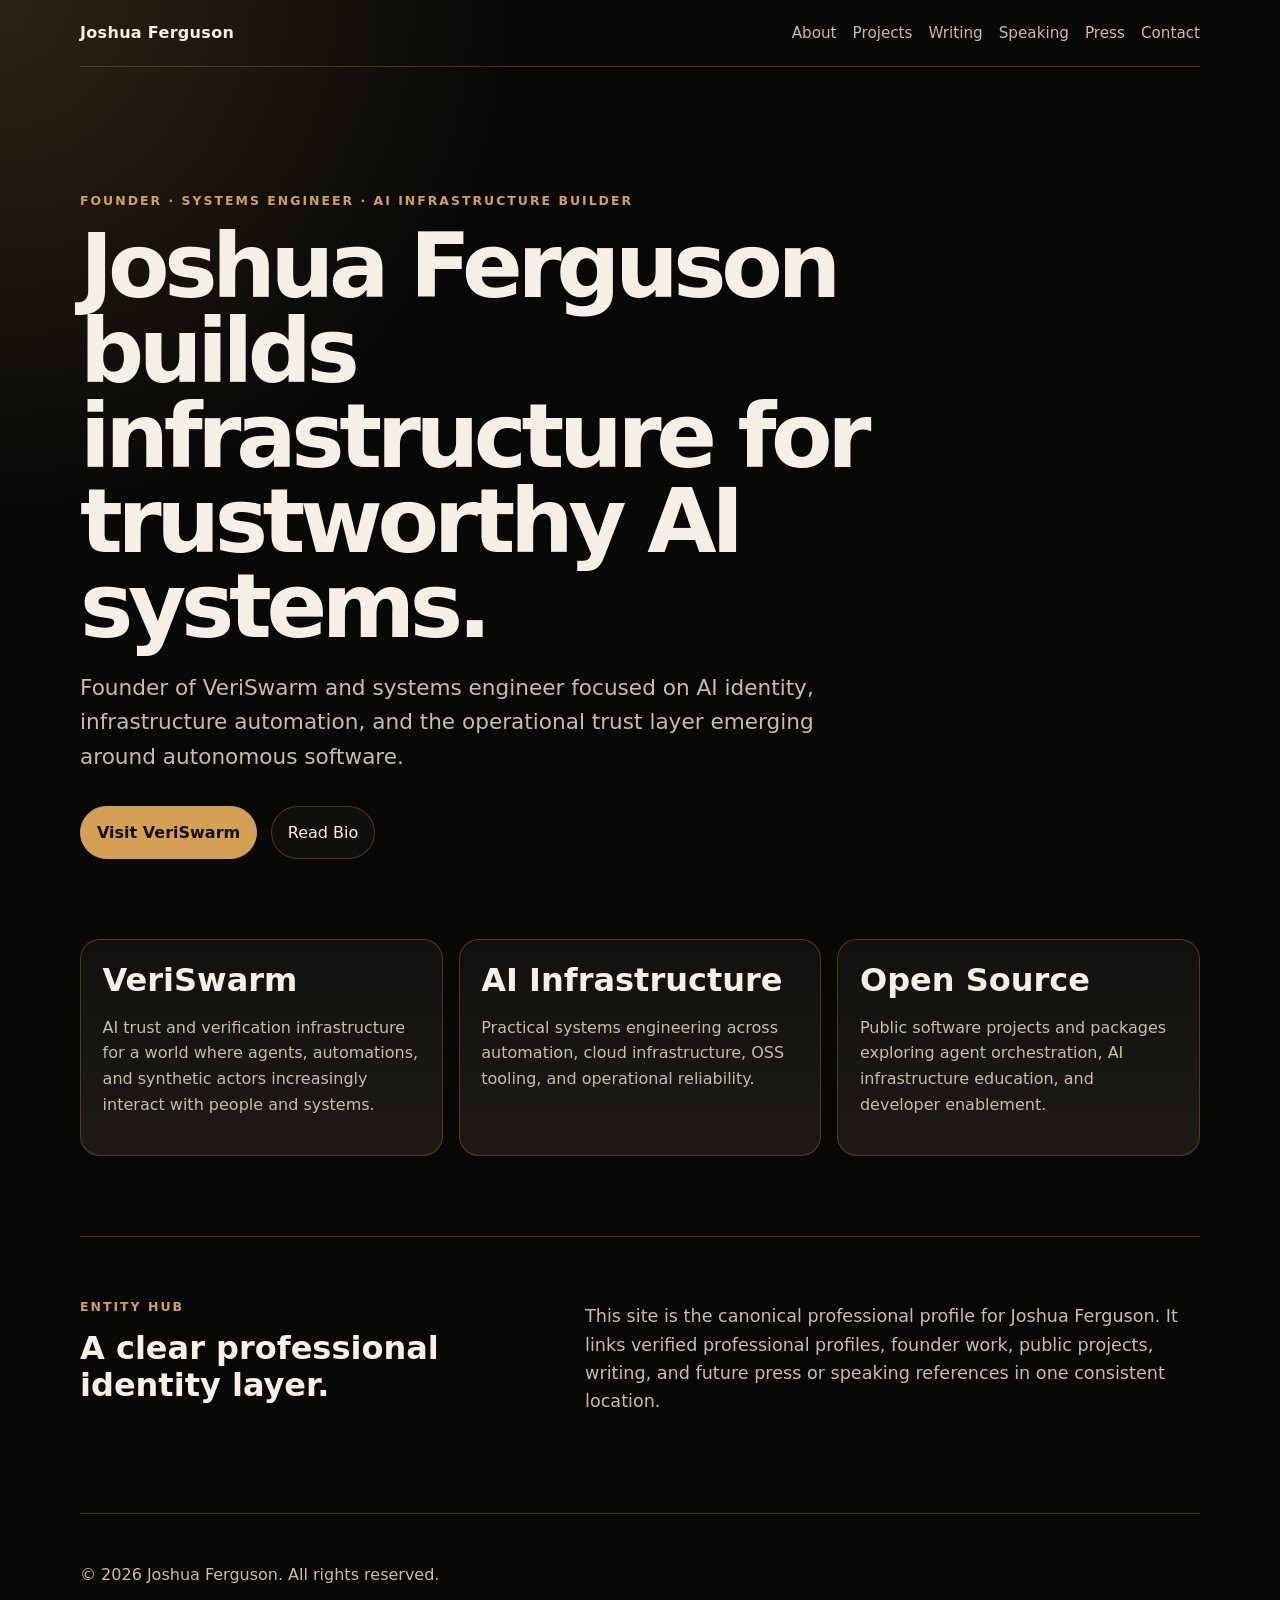
==== index.html @ bb289e1e "Initial site publish" ====
<!doctype html>
<html lang="en">
<head>
  <meta charset="utf-8" />
  <meta name="viewport" content="width=device-width, initial-scale=1" />
  <title>Joshua Ferguson | Founder of VeriSwarm</title>
  <meta name="description" content="Joshua Ferguson is the founder of VeriSwarm and a systems engineer focused on AI infrastructure, identity, trust, and automation." />
  <link rel="canonical" href="https://joshua-ferguson.com/" />
  <link rel="stylesheet" href="assets/css/styles.css" />
  <script type="application/ld+json">
  {
    "@context": "https://schema.org",
    "@type": "Person",
    "name": "Joshua Ferguson",
    "url": "https://joshua-ferguson.com/",
    "jobTitle": "Founder of VeriSwarm",
    "description": "Joshua Ferguson is the founder of VeriSwarm and a systems engineer focused on AI infrastructure, identity, trust, and automation.",
    "worksFor": [
      {
        "@type": "Organization",
        "name": "VeriSwarm",
        "url": "https://veriswarm.ai/"
      }
    ],
    "founder": {
      "@type": "Organization",
      "name": "VeriSwarm",
      "url": "https://veriswarm.ai/"
    },
    "sameAs": [
      "https://www.linkedin.com/in/joshuaaferguson",
      "https://github.com/JoshuaAFerguson",
      "https://veriswarm.ai/"
    ]
  }
  </script>
</head>
<body>
  <header class="site-header">
    <a class="brand" href="index.html">Joshua Ferguson</a>
    <nav class="nav" aria-label="Primary navigation">
      <a href="about.html">About</a>
      <a href="projects.html">Projects</a>
      <a href="writing.html">Writing</a>
      <a href="speaking.html">Speaking</a>
      <a href="press.html">Press</a>
      <a href="contact.html">Contact</a>
    </nav>
  </header>

  <main>
    <section class="hero">
      <p class="eyebrow">Founder · Systems Engineer · AI Infrastructure Builder</p>
      <h1>Joshua Ferguson builds infrastructure for trustworthy AI systems.</h1>
      <p class="lede">Founder of VeriSwarm and systems engineer focused on AI identity, infrastructure automation, and the operational trust layer emerging around autonomous software.</p>
      <div class="button-row">
        <a class="button primary" href="https://veriswarm.ai/">Visit VeriSwarm</a>
        <a class="button" href="about.html">Read Bio</a>
      </div>
    </section>

    <section class="grid cards" aria-label="Professional focus areas">
      <article class="card">
        <h2>VeriSwarm</h2>
        <p>AI trust and verification infrastructure for a world where agents, automations, and synthetic actors increasingly interact with people and systems.</p>
      </article>
      <article class="card">
        <h2>AI Infrastructure</h2>
        <p>Practical systems engineering across automation, cloud infrastructure, OSS tooling, and operational reliability.</p>
      </article>
      <article class="card">
        <h2>Open Source</h2>
        <p>Public software projects and packages exploring agent orchestration, AI infrastructure education, and developer enablement.</p>
      </article>
    </section>

    <section class="split">
      <div>
        <p class="eyebrow">Entity Hub</p>
        <h2>A clear professional identity layer.</h2>
      </div>
      <p>This site is the canonical professional profile for Joshua Ferguson. It links verified professional profiles, founder work, public projects, writing, and future press or speaking references in one consistent location.</p>
    </section>
  </main>

  <footer class="site-footer">
    <p>© <span id="year"></span> Joshua Ferguson. All rights reserved.</p>
  </footer>
  <script src="assets/js/main.js"></script>
</body>
</html>
---- assets/css/styles.css ----
:root {
  --bg: #080807;
  --panel: #12110f;
  --panel-2: #1d1a16;
  --text: #f5efe6;
  --muted: #c9bca9;
  --gold: #d4a053;
  --bronze: #8f6237;
  --line: rgba(212, 160, 83, 0.28);
  --max: 1120px;
}

* { box-sizing: border-box; }
body {
  margin: 0;
  font-family: Inter, ui-sans-serif, system-ui, -apple-system, BlinkMacSystemFont, "Segoe UI", sans-serif;
  background: radial-gradient(circle at top left, rgba(212,160,83,.18), transparent 32rem), var(--bg);
  color: var(--text);
  line-height: 1.6;
}
a { color: var(--gold); text-decoration: none; }
a:hover { text-decoration: underline; }
.site-header, .site-footer, main { width: min(var(--max), calc(100% - 2rem)); margin: 0 auto; }
.site-header { display:flex; justify-content:space-between; align-items:center; gap:1rem; padding:1.25rem 0; border-bottom:1px solid var(--line); }
.brand { color:var(--text); font-weight:800; letter-spacing:.02em; }
.nav { display:flex; flex-wrap:wrap; gap:1rem; font-size:.95rem; }
.nav a { color:var(--muted); }
.nav a:hover { color:var(--gold); }
.hero { padding:7rem 0 5rem; max-width: 880px; }
.eyebrow { color:var(--gold); text-transform:uppercase; letter-spacing:.16em; font-size:.78rem; font-weight:800; }
h1 { font-size: clamp(2.5rem, 7vw, 5.8rem); line-height:.95; margin:.5rem 0 1.25rem; letter-spacing:-.06em; }
h2 { font-size: clamp(1.35rem, 3vw, 2rem); line-height:1.15; margin: 0 0 .75rem; }
.lede { font-size: clamp(1.1rem, 2vw, 1.35rem); color:var(--muted); max-width:760px; }
.button-row { display:flex; flex-wrap:wrap; gap:.85rem; margin-top:2rem; }
.button { border:1px solid var(--line); padding:.8rem 1rem; border-radius:999px; color:var(--text); background:rgba(255,255,255,.03); }
.button.primary { background:var(--gold); color:#15100a; border-color:var(--gold); font-weight:800; }
.grid.cards { display:grid; grid-template-columns:repeat(3,1fr); gap:1rem; margin-bottom:5rem; }
.card, .project, .placeholder { background:linear-gradient(180deg,var(--panel),var(--panel-2)); border:1px solid var(--line); border-radius:1.25rem; padding:1.35rem; }
.card p, .project p { color:var(--muted); }
.split { display:grid; grid-template-columns: 1fr 1.3fr; gap:2rem; padding:3rem 0 5rem; border-top:1px solid var(--line); }
.split p:last-child { color:var(--muted); font-size:1.1rem; }
.content { padding: 4rem 0 5rem; max-width: 850px; }
.content h1 { font-size: clamp(2.4rem, 6vw, 4.5rem); }
.content p, .content li { color:var(--muted); }
.project-list { display:grid; gap:1rem; margin-top:2rem; }
.link-list { list-style:none; padding:0; display:grid; gap:.75rem; }
.muted { color:var(--muted); font-size:.95rem; }
.site-footer { border-top:1px solid var(--line); padding:2rem 0; color:var(--muted); }
@media (max-width: 760px) {
  .site-header { align-items:flex-start; flex-direction:column; }
  .grid.cards, .split { grid-template-columns: 1fr; }
  .hero { padding:4rem 0 3rem; }
}
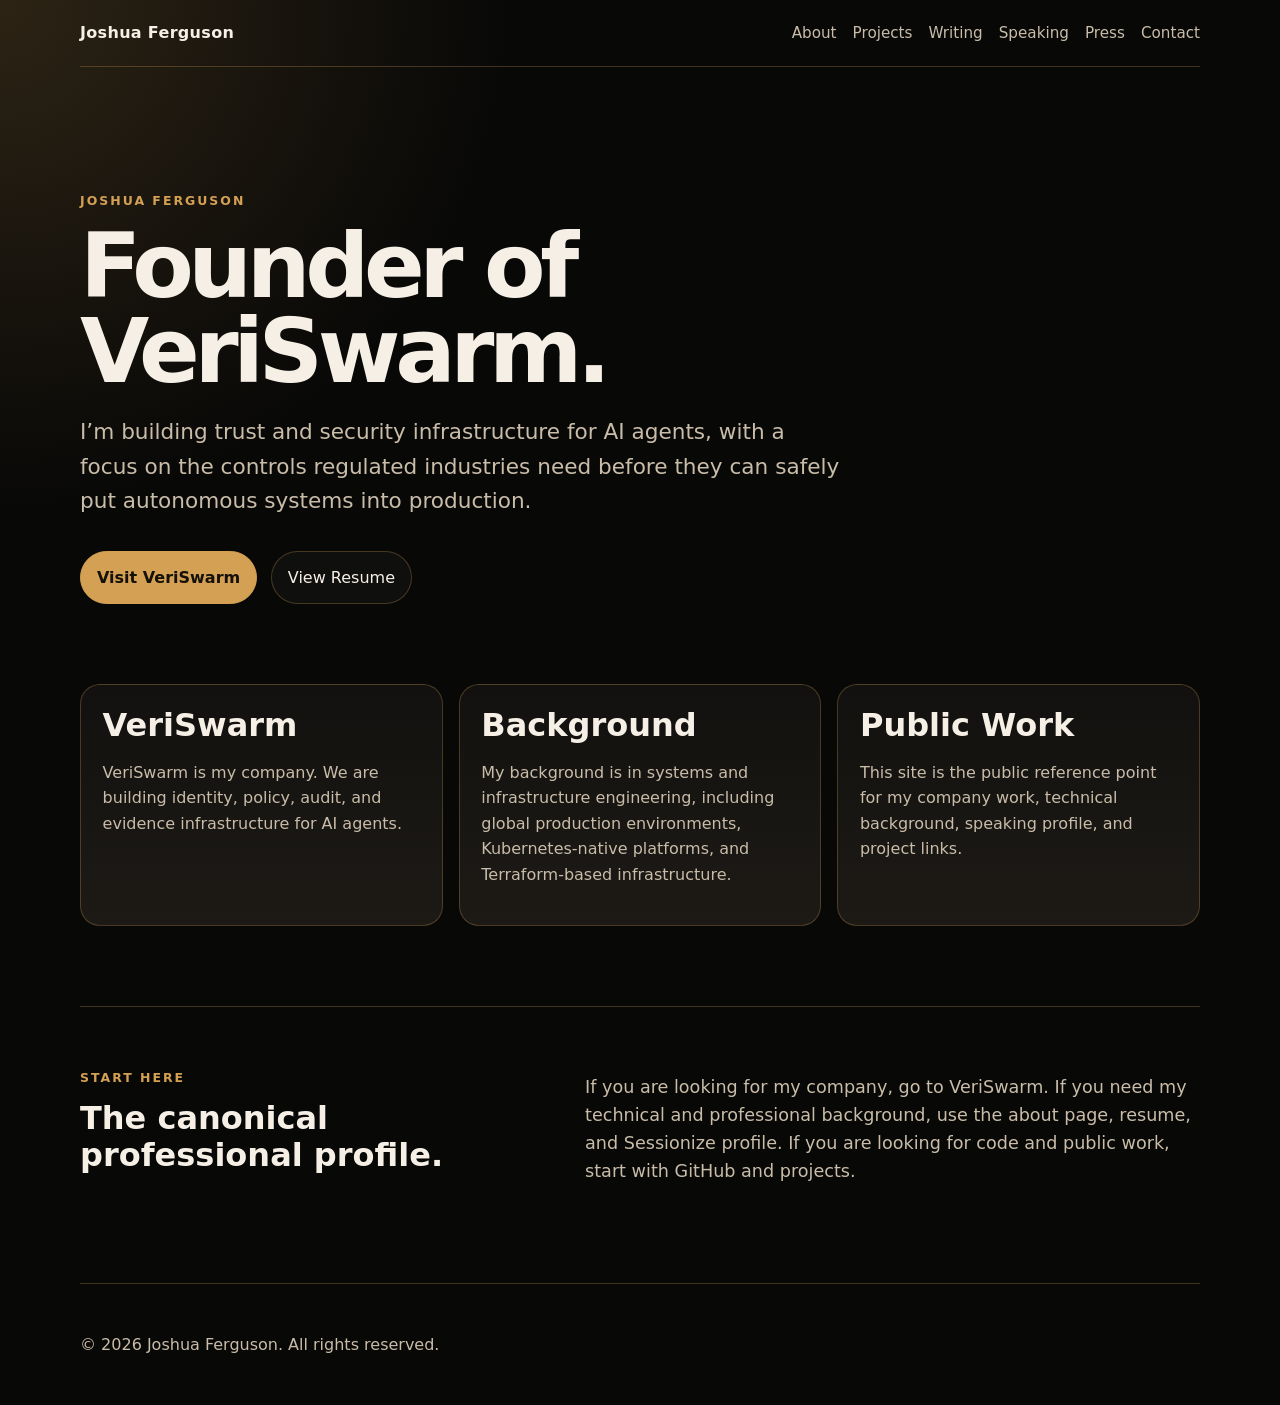
==== commit 30480cb4: "Refine site copy and sitemap" ====
--- a/index.html
+++ b/index.html
@@ -4,7 +4,7 @@
   <meta charset="utf-8" />
   <meta name="viewport" content="width=device-width, initial-scale=1" />
   <title>Joshua Ferguson | Founder of VeriSwarm</title>
-  <meta name="description" content="Joshua Ferguson is the founder of VeriSwarm and a systems engineer focused on AI infrastructure, identity, trust, and automation." />
+  <meta name="description" content="Joshua Ferguson is the founder of VeriSwarm, building trust and security infrastructure for AI agents in regulated industries." />
   <link rel="canonical" href="https://joshua-ferguson.com/" />
   <link rel="stylesheet" href="assets/css/styles.css" />
   <script type="application/ld+json">
@@ -14,7 +14,7 @@
     "name": "Joshua Ferguson",
     "url": "https://joshua-ferguson.com/",
     "jobTitle": "Founder of VeriSwarm",
-    "description": "Joshua Ferguson is the founder of VeriSwarm and a systems engineer focused on AI infrastructure, identity, trust, and automation.",
+    "description": "Joshua Ferguson is the founder of VeriSwarm, building trust and security infrastructure for AI agents in regulated industries.",
     "worksFor": [
       {
         "@type": "Organization",
@@ -30,6 +30,7 @@
     "sameAs": [
       "https://www.linkedin.com/in/joshuaaferguson",
       "https://github.com/JoshuaAFerguson",
+      "https://sessionize.com/JoshuaFerguson/",
       "https://veriswarm.ai/"
     ]
   }
@@ -50,36 +51,36 @@
 
   <main>
     <section class="hero">
-      <p class="eyebrow">Founder · Systems Engineer · AI Infrastructure Builder</p>
-      <h1>Joshua Ferguson builds infrastructure for trustworthy AI systems.</h1>
-      <p class="lede">Founder of VeriSwarm and systems engineer focused on AI identity, infrastructure automation, and the operational trust layer emerging around autonomous software.</p>
+      <p class="eyebrow">Joshua Ferguson</p>
+      <h1>Founder of VeriSwarm.</h1>
+      <p class="lede">I’m building trust and security infrastructure for AI agents, with a focus on the controls regulated industries need before they can safely put autonomous systems into production.</p>
       <div class="button-row">
         <a class="button primary" href="https://veriswarm.ai/">Visit VeriSwarm</a>
-        <a class="button" href="about.html">Read Bio</a>
+        <a class="button" href="https://resume.joshua-ferguson.com/">View Resume</a>
       </div>
     </section>
 
     <section class="grid cards" aria-label="Professional focus areas">
       <article class="card">
         <h2>VeriSwarm</h2>
-        <p>AI trust and verification infrastructure for a world where agents, automations, and synthetic actors increasingly interact with people and systems.</p>
+        <p>VeriSwarm is my company. We are building identity, policy, audit, and evidence infrastructure for AI agents.</p>
       </article>
       <article class="card">
-        <h2>AI Infrastructure</h2>
-        <p>Practical systems engineering across automation, cloud infrastructure, OSS tooling, and operational reliability.</p>
+        <h2>Background</h2>
+        <p>My background is in systems and infrastructure engineering, including global production environments, Kubernetes-native platforms, and Terraform-based infrastructure.</p>
       </article>
       <article class="card">
-        <h2>Open Source</h2>
-        <p>Public software projects and packages exploring agent orchestration, AI infrastructure education, and developer enablement.</p>
+        <h2>Public Work</h2>
+        <p>This site is the public reference point for my company work, technical background, speaking profile, and project links.</p>
       </article>
     </section>
 
     <section class="split">
       <div>
-        <p class="eyebrow">Entity Hub</p>
-        <h2>A clear professional identity layer.</h2>
+        <p class="eyebrow">Start Here</p>
+        <h2>The canonical professional profile.</h2>
       </div>
-      <p>This site is the canonical professional profile for Joshua Ferguson. It links verified professional profiles, founder work, public projects, writing, and future press or speaking references in one consistent location.</p>
+      <p>If you are looking for my company, go to VeriSwarm. If you need my technical and professional background, use the about page, resume, and Sessionize profile. If you are looking for code and public work, start with GitHub and projects.</p>
     </section>
   </main>
 
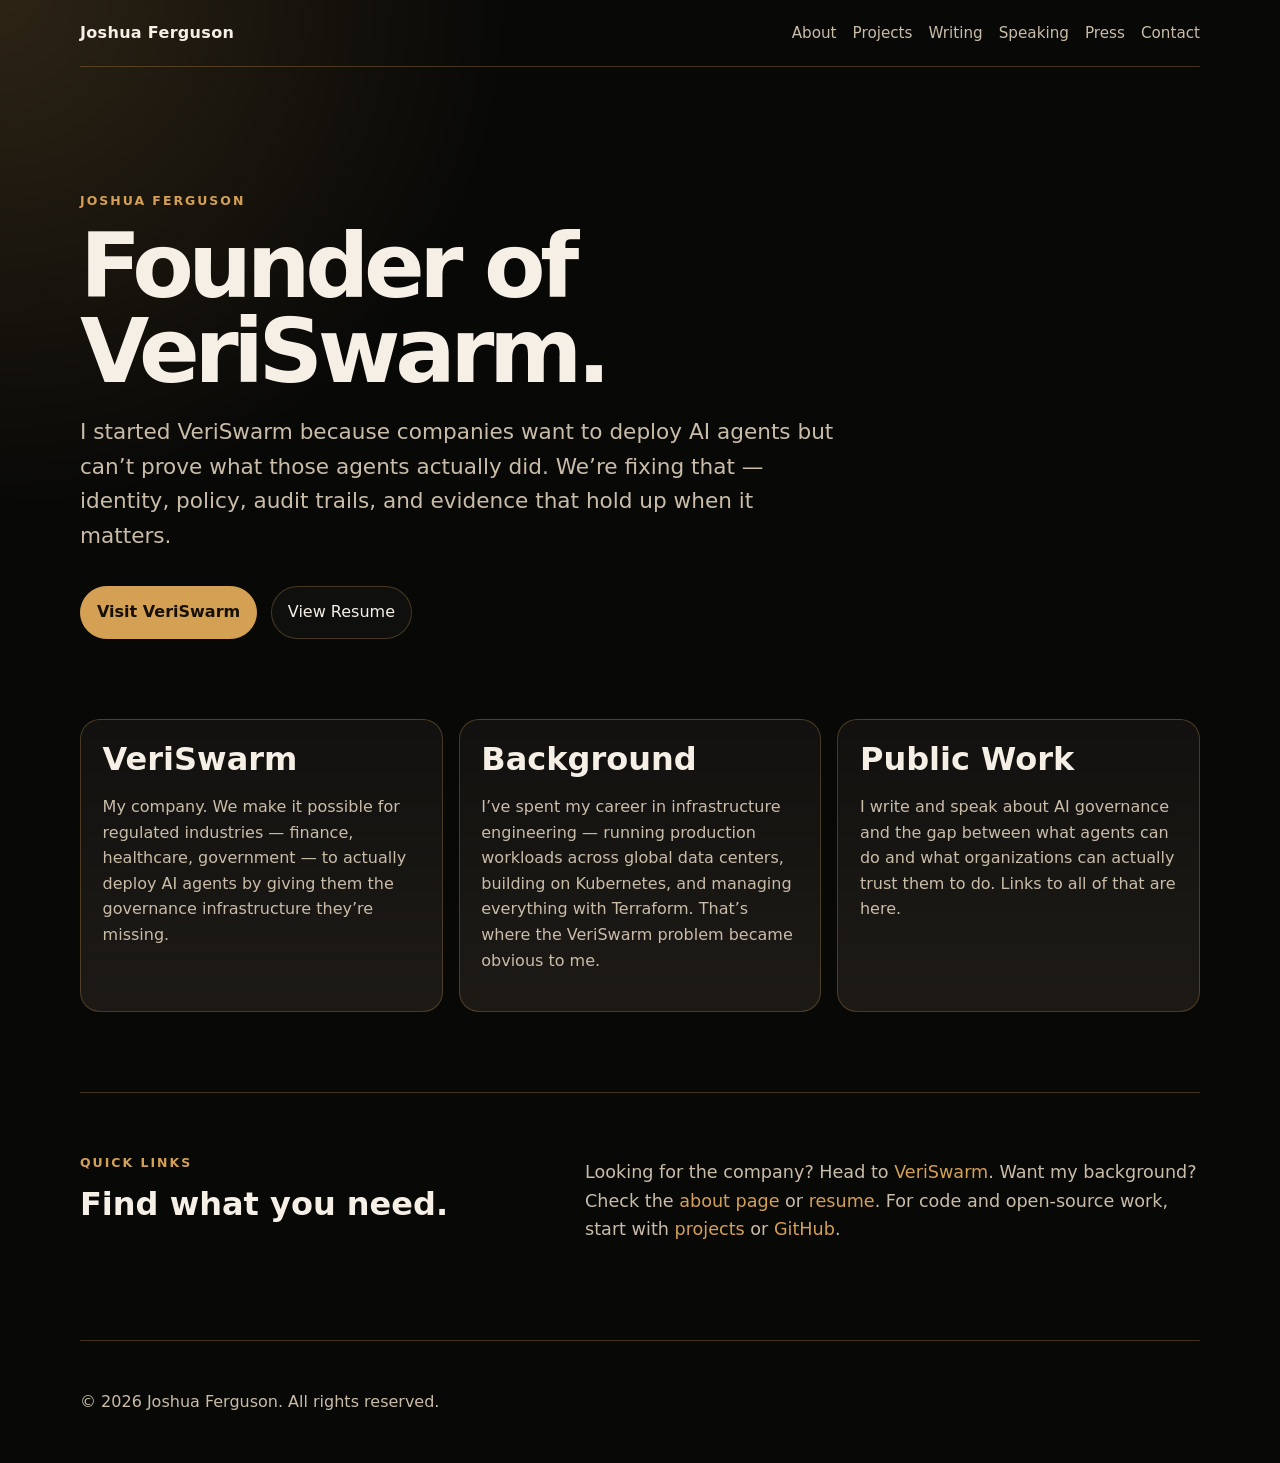
==== commit d893f6f3: "Rewrite site copy and add SEO infrastructure for knowledge panels Replace impersonal, repetitive AI-" ====
--- a/index.html
+++ b/index.html
@@ -3,36 +3,75 @@
 <head>
   <meta charset="utf-8" />
   <meta name="viewport" content="width=device-width, initial-scale=1" />
-  <title>Joshua Ferguson | Founder of VeriSwarm</title>
-  <meta name="description" content="Joshua Ferguson is the founder of VeriSwarm, building trust and security infrastructure for AI agents in regulated industries." />
+  <title>Joshua Ferguson — Founder of VeriSwarm</title>
+  <meta name="description" content="Joshua Ferguson is the founder of VeriSwarm, building governance infrastructure for AI agents in regulated industries." />
   <link rel="canonical" href="https://joshua-ferguson.com/" />
+  <link rel="icon" href="/favicon.svg" type="image/svg+xml" />
+  <link rel="me" href="https://www.linkedin.com/in/joshuaaferguson" />
+  <link rel="me" href="https://github.com/JoshuaAFerguson" />
+  <link rel="me" href="https://sessionize.com/JoshuaFerguson/" />
+
+  <!-- Open Graph -->
+  <meta property="og:type" content="website" />
+  <meta property="og:title" content="Joshua Ferguson — Founder of VeriSwarm" />
+  <meta property="og:description" content="Joshua Ferguson is the founder of VeriSwarm, building governance infrastructure for AI agents in regulated industries." />
+  <meta property="og:url" content="https://joshua-ferguson.com/" />
+  <meta property="og:site_name" content="Joshua Ferguson" />
+  <meta property="og:image" content="https://joshua-ferguson.com/assets/img/joshua-ferguson.png" />
+
+  <!-- Twitter Card -->
+  <meta name="twitter:card" content="summary" />
+  <meta name="twitter:title" content="Joshua Ferguson — Founder of VeriSwarm" />
+  <meta name="twitter:description" content="Joshua Ferguson is the founder of VeriSwarm, building governance infrastructure for AI agents in regulated industries." />
+  <meta name="twitter:image" content="https://joshua-ferguson.com/assets/img/joshua-ferguson.png" />
+
   <link rel="stylesheet" href="assets/css/styles.css" />
+
   <script type="application/ld+json">
   {
     "@context": "https://schema.org",
     "@type": "Person",
     "name": "Joshua Ferguson",
     "url": "https://joshua-ferguson.com/",
-    "jobTitle": "Founder of VeriSwarm",
-    "description": "Joshua Ferguson is the founder of VeriSwarm, building trust and security infrastructure for AI agents in regulated industries.",
-    "worksFor": [
-      {
-        "@type": "Organization",
-        "name": "VeriSwarm",
-        "url": "https://veriswarm.ai/"
-      }
-    ],
-    "founder": {
+    "jobTitle": "Founder",
+    "image": "https://joshua-ferguson.com/assets/img/joshua-ferguson.png",
+    "description": "Joshua Ferguson is the founder of VeriSwarm, building governance infrastructure for AI agents in regulated industries.",
+    "worksFor": {
       "@type": "Organization",
       "name": "VeriSwarm",
       "url": "https://veriswarm.ai/"
     },
+    "founder": {
+      "@type": "Organization",
+      "name": "VeriSwarm",
+      "url": "https://veriswarm.ai/",
+      "description": "AI agent governance infrastructure for regulated industries. Identity, policy enforcement, audit trails, and verifiable evidence for autonomous systems.",
+      "foundingDate": "2025"
+    },
+    "knowsAbout": [
+      "AI agents",
+      "AI governance",
+      "Infrastructure engineering",
+      "Kubernetes",
+      "Terraform",
+      "Cloud infrastructure",
+      "Production systems",
+      "AI agent security"
+    ],
     "sameAs": [
       "https://www.linkedin.com/in/joshuaaferguson",
       "https://github.com/JoshuaAFerguson",
       "https://sessionize.com/JoshuaFerguson/",
       "https://veriswarm.ai/"
     ]
+  }
+  </script>
+  <script type="application/ld+json">
+  {
+    "@context": "https://schema.org",
+    "@type": "WebSite",
+    "name": "Joshua Ferguson",
+    "url": "https://joshua-ferguson.com/"
   }
   </script>
 </head>
@@ -53,7 +92,7 @@
     <section class="hero">
       <p class="eyebrow">Joshua Ferguson</p>
       <h1>Founder of VeriSwarm.</h1>
-      <p class="lede">I’m building trust and security infrastructure for AI agents, with a focus on the controls regulated industries need before they can safely put autonomous systems into production.</p>
+      <p class="lede">I started VeriSwarm because companies want to deploy AI agents but can’t prove what those agents actually did. We’re fixing that — identity, policy, audit trails, and evidence that hold up when it matters.</p>
       <div class="button-row">
         <a class="button primary" href="https://veriswarm.ai/">Visit VeriSwarm</a>
         <a class="button" href="https://resume.joshua-ferguson.com/">View Resume</a>
@@ -63,24 +102,24 @@
     <section class="grid cards" aria-label="Professional focus areas">
       <article class="card">
         <h2>VeriSwarm</h2>
-        <p>VeriSwarm is my company. We are building identity, policy, audit, and evidence infrastructure for AI agents.</p>
+        <p>My company. We make it possible for regulated industries — finance, healthcare, government — to actually deploy AI agents by giving them the governance infrastructure they’re missing.</p>
       </article>
       <article class="card">
         <h2>Background</h2>
-        <p>My background is in systems and infrastructure engineering, including global production environments, Kubernetes-native platforms, and Terraform-based infrastructure.</p>
+        <p>I’ve spent my career in infrastructure engineering — running production workloads across global data centers, building on Kubernetes, and managing everything with Terraform. That’s where the VeriSwarm problem became obvious to me.</p>
       </article>
       <article class="card">
         <h2>Public Work</h2>
-        <p>This site is the public reference point for my company work, technical background, speaking profile, and project links.</p>
+        <p>I write and speak about AI governance and the gap between what agents can do and what organizations can actually trust them to do. Links to all of that are here.</p>
       </article>
     </section>
 
     <section class="split">
       <div>
-        <p class="eyebrow">Start Here</p>
-        <h2>The canonical professional profile.</h2>
+        <p class="eyebrow">Quick Links</p>
+        <h2>Find what you need.</h2>
       </div>
-      <p>If you are looking for my company, go to VeriSwarm. If you need my technical and professional background, use the about page, resume, and Sessionize profile. If you are looking for code and public work, start with GitHub and projects.</p>
+      <p>Looking for the company? Head to <a href="https://veriswarm.ai/">VeriSwarm</a>. Want my background? Check the <a href="about.html">about page</a> or <a href="https://resume.joshua-ferguson.com/">resume</a>. For code and open-source work, start with <a href="projects.html">projects</a> or <a href="https://github.com/JoshuaAFerguson">GitHub</a>.</p>
     </section>
   </main>
 
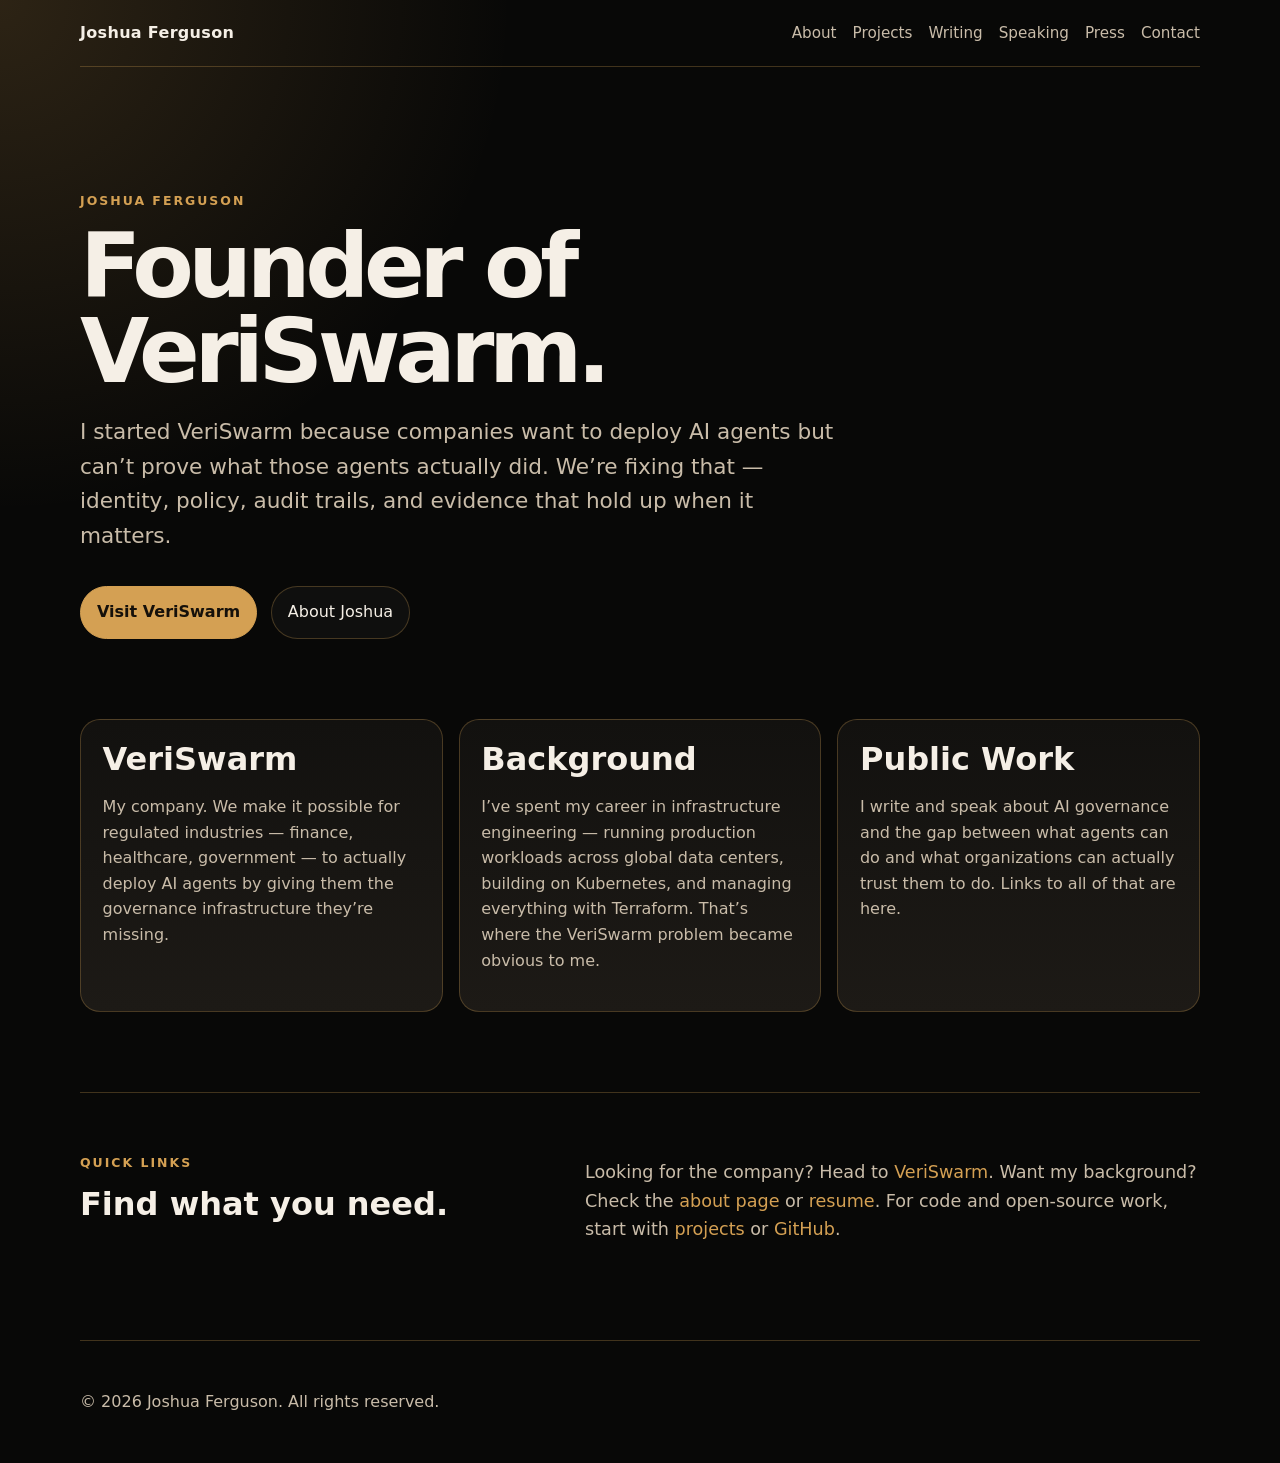
==== commit f4567bea: "Adjust homepage founder CTA" ====
--- a/index.html
+++ b/index.html
@@ -95,7 +95,7 @@
       <p class="lede">I started VeriSwarm because companies want to deploy AI agents but can’t prove what those agents actually did. We’re fixing that — identity, policy, audit trails, and evidence that hold up when it matters.</p>
       <div class="button-row">
         <a class="button primary" href="https://veriswarm.ai/">Visit VeriSwarm</a>
-        <a class="button" href="https://resume.joshua-ferguson.com/">View Resume</a>
+        <a class="button" href="about.html">About Joshua</a>
       </div>
     </section>
 
